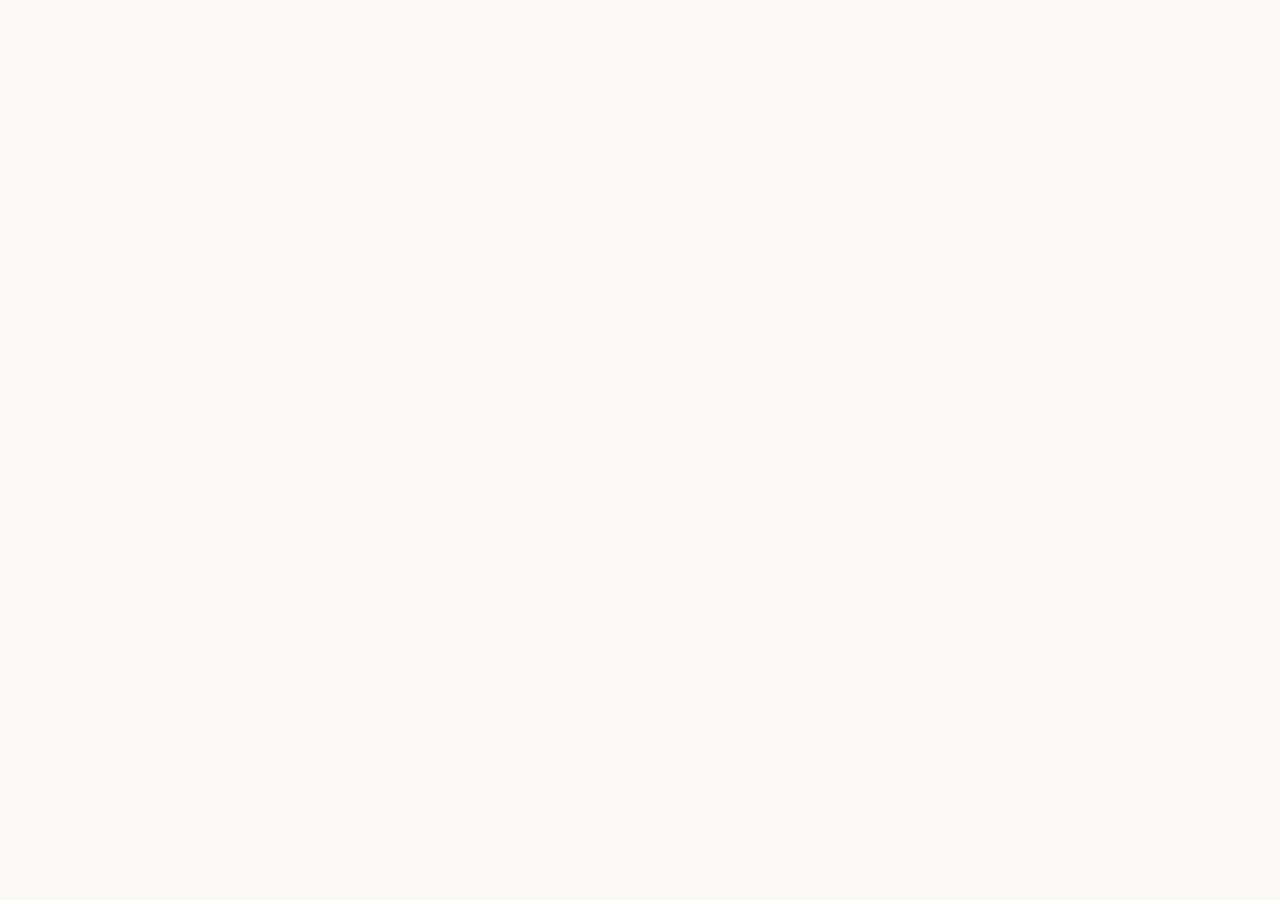
==== static/dashboard/index.html @ 460145ce "Phase 3: vendor the React dashboard into static/ and serve it from app.py Vendor the redesign bundle" ====
<!doctype html>
<html lang="en">
<head>
<meta charset="utf-8">
<meta name="viewport" content="width=device-width, initial-scale=1">
<title>betsu — performance</title>
<link rel="stylesheet" href="_ds/betsu-design-system-f419232e-57b9-4ff6-aae5-6f3ec3e35118/styles.css">
<style>
  html, body { background: var(--bg-page); margin: 0; }
  * { box-sizing: border-box; }
  h1, h2, h3, p { margin: 0; }
  ::-webkit-scrollbar { width: 10px; height: 10px; }
  ::-webkit-scrollbar-thumb { background: var(--warm-200); border-radius: 999px; border: 2px solid var(--bg-page); }
  ::-webkit-scrollbar-track { background: transparent; }
</style>
</head>
<body>
  <div id="root"></div>

  <!-- Vendored locally (no runtime CDN dependency); see docs/dashboard_redesign_briefing.md §9 -->
  <script src="vendor/react.min.js"></script>
  <script src="vendor/react-dom.min.js"></script>
  <script src="vendor/babel.min.js"></script>
  <script src="vendor/chart.umd.min.js"></script>
  <script src="vendor/lucide.min.js"></script>
  <script src="betsu-bundle.js"></script>

  <script src="data.js"></script>
  <script type="text/babel" src="util.jsx"></script>
  <script type="text/babel" src="store.jsx"></script>
  <script type="text/babel" src="charts.jsx"></script>
  <script type="text/babel" src="modules.jsx"></script>
  <script type="text/babel" src="allbets.jsx"></script>
  <script type="text/babel" src="layouts.jsx"></script>
  <script type="text/babel" src="tweaks-panel.jsx"></script>
  <script type="text/babel" src="app.jsx"></script>
</body>
</html>
---- static/dashboard/_ds/betsu-design-system-f419232e-57b9-4ff6-aae5-6f3ec3e35118/styles.css ----
/* betsu design system — global entry point.
 * Consumers link THIS file only. Keep it as @import lines, no rules. */
@import url('./tokens/fonts.css');
@import url('./tokens/colors.css');
@import url('./tokens/typography.css');
@import url('./tokens/spacing.css');
@import url('./tokens/base.css');
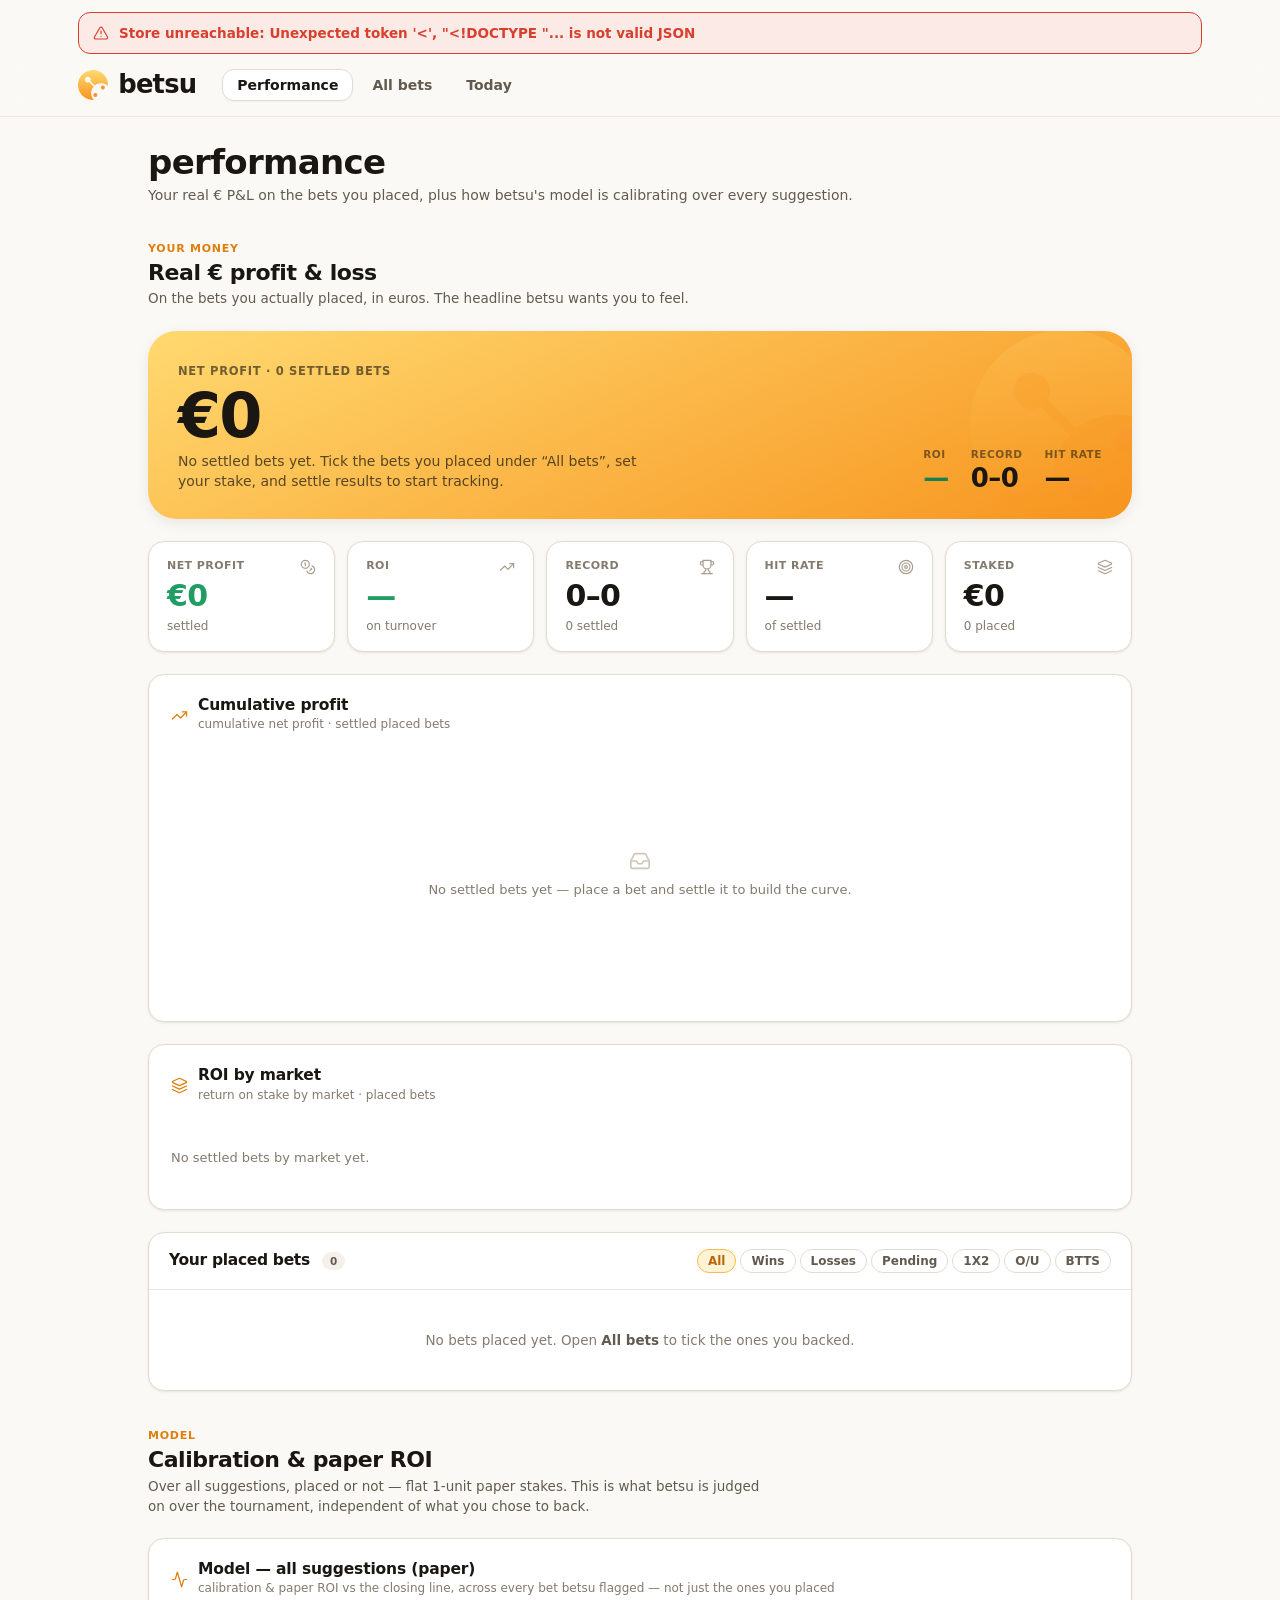
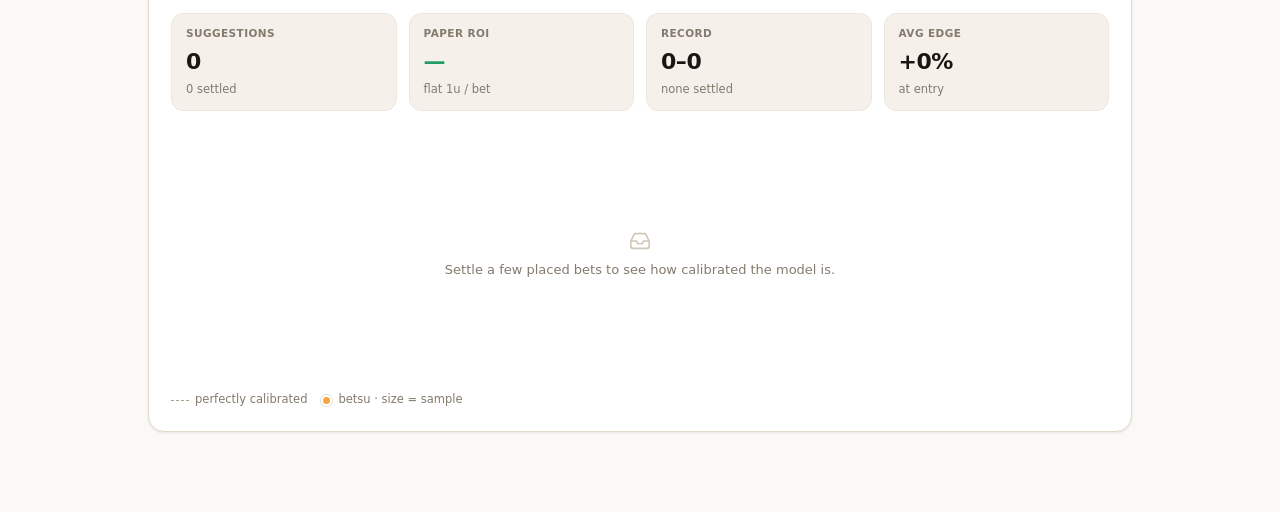
==== commit 95e51723: "Phase 4: rewire the dashboard from localStorage to the JSON API store.jsx: replace the localStorage " ====
--- a/static/dashboard/index.html
+++ b/static/dashboard/index.html
@@ -25,14 +25,12 @@
   <script src="vendor/lucide.min.js"></script>
   <script src="betsu-bundle.js"></script>
 
-  <script src="data.js"></script>
   <script type="text/babel" src="util.jsx"></script>
   <script type="text/babel" src="store.jsx"></script>
   <script type="text/babel" src="charts.jsx"></script>
   <script type="text/babel" src="modules.jsx"></script>
   <script type="text/babel" src="allbets.jsx"></script>
   <script type="text/babel" src="layouts.jsx"></script>
-  <script type="text/babel" src="tweaks-panel.jsx"></script>
   <script type="text/babel" src="app.jsx"></script>
 </body>
 </html>
